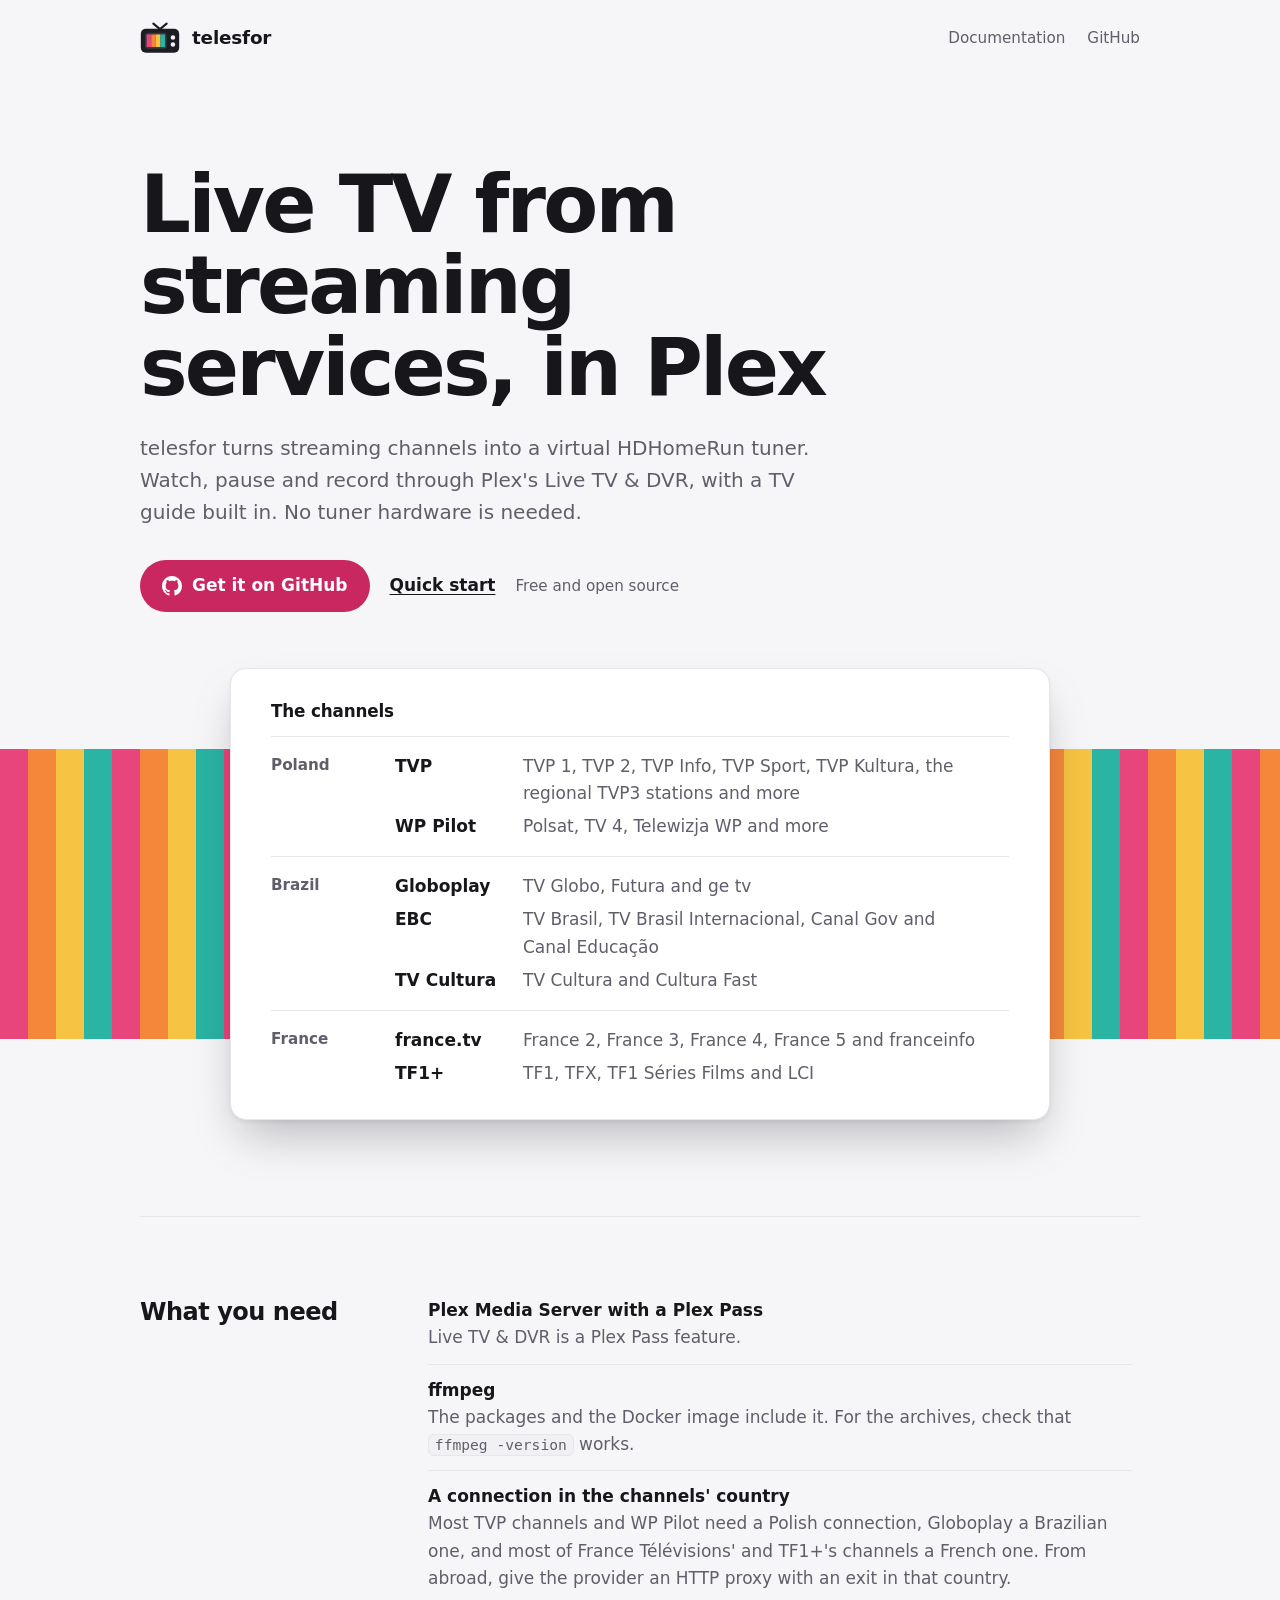
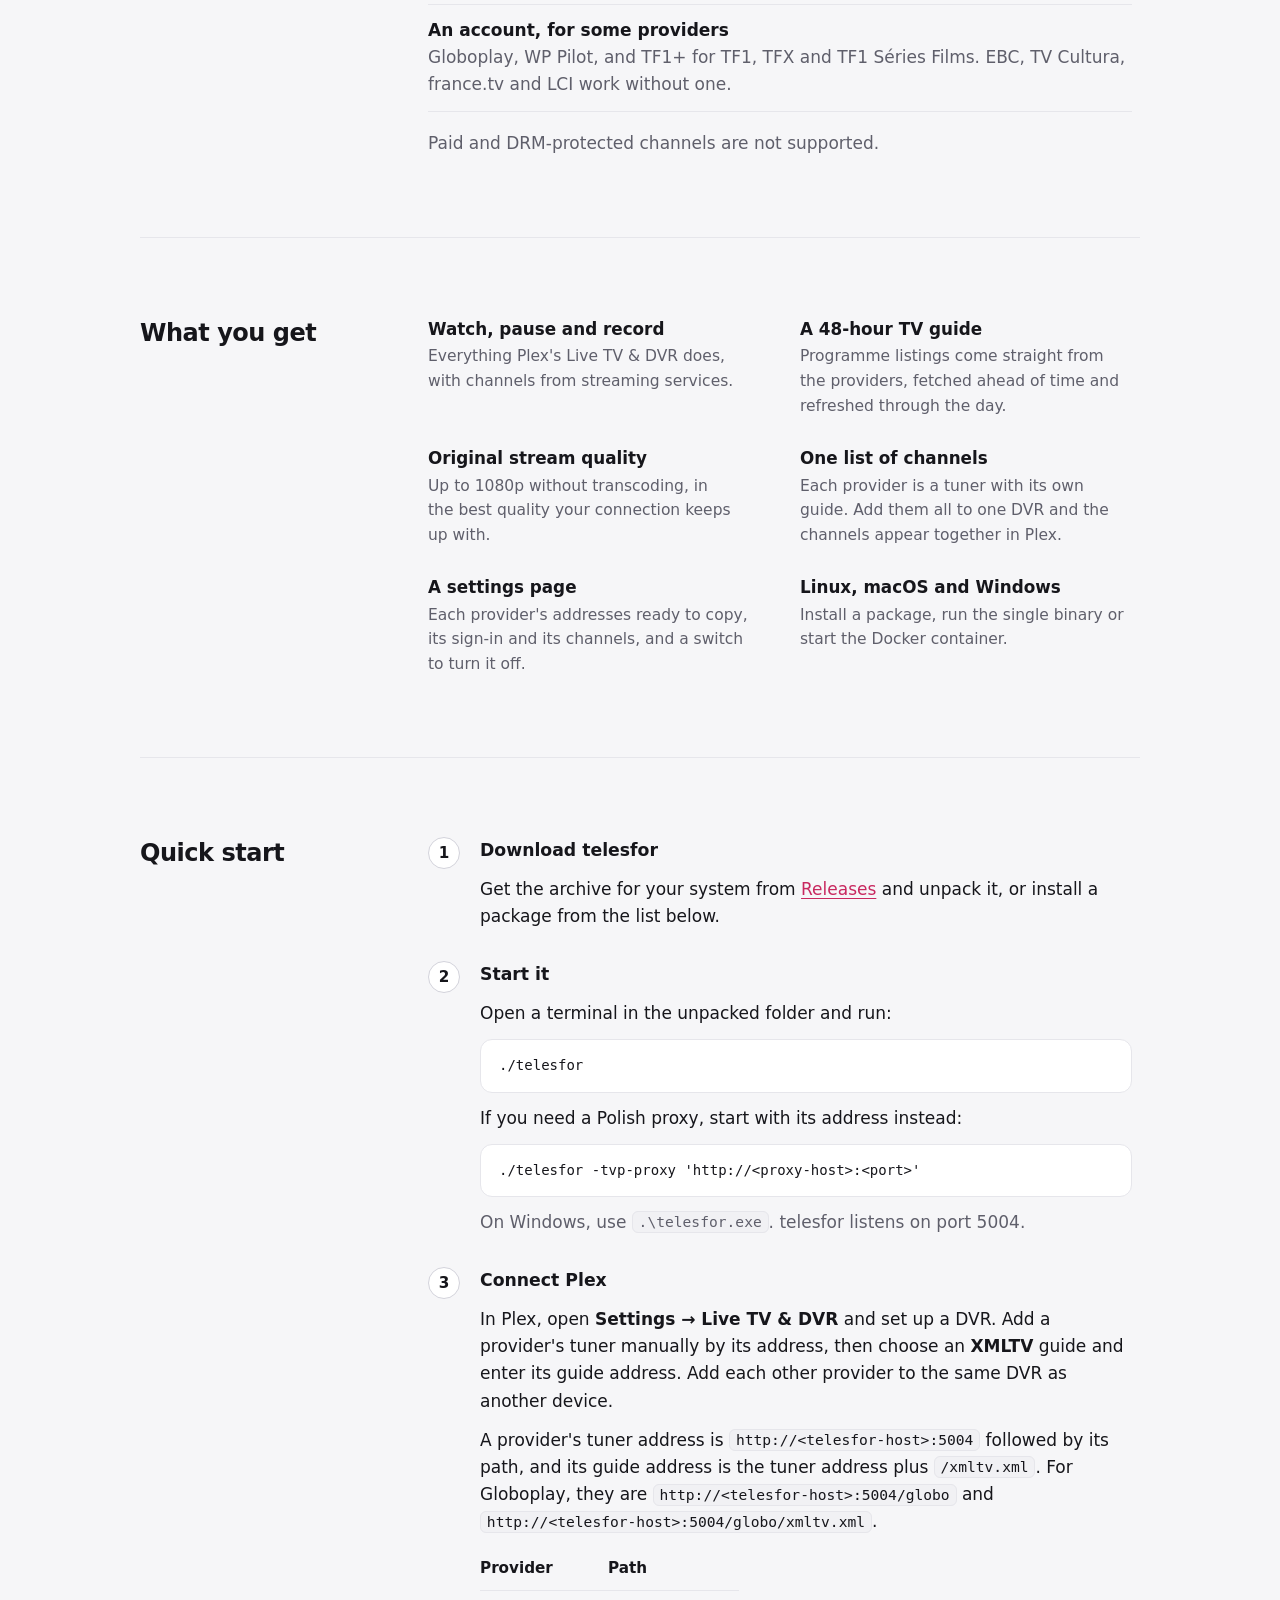
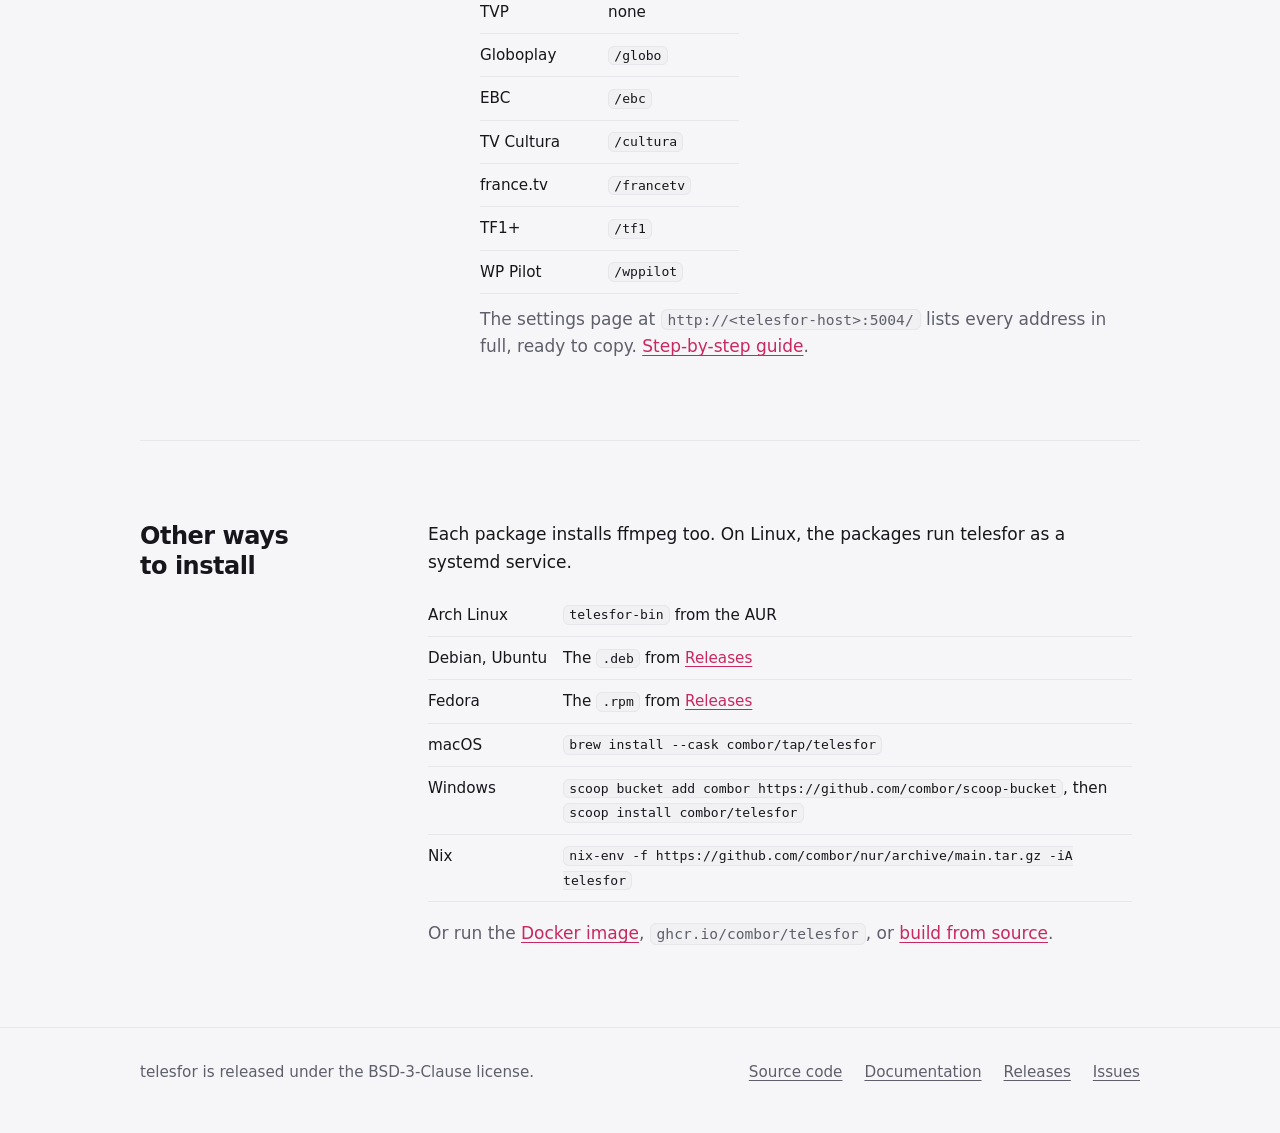
==== docs/site/index.html @ a1f85b22 "Add a GitHub Pages site Publish a landing page at https://combor.github.io/telesfor/ with the channe" ====
<!doctype html>
<html lang="en">
<head>
<meta charset="utf-8">
<meta name="viewport" content="width=device-width, initial-scale=1">
<title>telesfor: live TV from streaming services in Plex</title>
<meta name="description" content="telesfor turns streaming channels from TVP, WP Pilot, Globoplay, EBC, TV Cultura, france.tv and TF1+ into a virtual HDHomeRun tuner for Plex Live TV &amp; DVR, with XMLTV guides. Free and open source.">
<link rel="canonical" href="https://combor.github.io/telesfor/">
<link rel="icon" href="images/icon.svg" type="image/svg+xml">
<meta name="color-scheme" content="light dark">
<meta property="og:type" content="website">
<meta property="og:site_name" content="telesfor">
<meta property="og:title" content="telesfor: live TV from streaming services in Plex">
<meta property="og:description" content="A virtual HDHomeRun tuner that brings TVP, Polsat, TV Globo, France 2, TF1 and more to Plex Live TV &amp; DVR, with a 48-hour TV guide.">
<meta property="og:url" content="https://combor.github.io/telesfor/">
<meta name="twitter:card" content="summary">
<script type="application/ld+json">
{
  "@context": "https://schema.org",
  "@type": "SoftwareApplication",
  "name": "telesfor",
  "description": "Live TV from streaming services in Plex, through a virtual HDHomeRun tuner with XMLTV guides.",
  "url": "https://combor.github.io/telesfor/",
  "sameAs": "https://github.com/combor/telesfor",
  "applicationCategory": "MultimediaApplication",
  "operatingSystem": "Linux, macOS, Windows",
  "license": "https://opensource.org/license/bsd-3-clause",
  "isAccessibleForFree": true
}
</script>
<style>
:root {
  color-scheme: light dark;

  /* The test card's bars, from the logo and the web interface. */
  --stripe-1: #e8457c;
  --stripe-2: #f5873a;
  --stripe-3: #f6c343;
  --stripe-4: #2bb3a3;

  --bg: #f6f6f8;
  --surface: #ffffff;
  --surface-2: #f1f1f4;
  --border: #e6e6eb;
  --border-strong: #d3d3db;
  --text: #16161b;
  --text-muted: #5f5f6b;
  --accent: #c8285f;
  --accent-hover: #ae1f50;
  --accent-text: #c8285f;
  --mark-body: #1d1d24;
  --mark-screen: #3a3a45;
  --mark-knob: #f4f4f6;
  --card-shadow: 0 2px 4px rgb(16 16 24 / 0.06), 0 24px 48px -12px rgb(16 16 24 / 0.28);

  --radius: 16px;
  --font: -apple-system, BlinkMacSystemFont, "Segoe UI Variable Text", "Segoe UI", "Adwaita Sans", Inter, system-ui, Roboto, "Noto Sans", "Helvetica Neue", Arial, sans-serif;
  --mono: ui-monospace, "SF Mono", "Cascadia Mono", "Adwaita Mono", "JetBrains Mono", "DejaVu Sans Mono", "Liberation Mono", Menlo, Consolas, monospace;
  --gutter: clamp(16px, 5vw, 40px);
}

@media (prefers-color-scheme: dark) {
  :root {
    --bg: #0e0f12;
    --surface: #16171b;
    --surface-2: #1f2026;
    --border: #26272e;
    --border-strong: #34353e;
    --text: #ececf1;
    --text-muted: #a0a0ad;
    --accent-text: #ff7eaa;
    --mark-body: #2d2e37;
    --mark-screen: #121317;
    --mark-knob: #e9e9ee;
    --card-shadow: 0 1px 0 rgb(255 255 255 / 0.04) inset, 0 24px 48px -12px rgb(0 0 0 / 0.7);
  }
}

*, *::before, *::after { box-sizing: border-box; }

html { -webkit-text-size-adjust: 100%; scroll-padding-top: 24px; }

body {
  margin: 0;
  background: var(--bg);
  color: var(--text);
  font: 17px/1.6 var(--font);
  -webkit-font-smoothing: antialiased;
  -moz-osx-font-smoothing: grayscale;
}

h1, h2, h3, p, ol, ul, dl, dd, pre { margin: 0; }
h1, h2, h3 { text-wrap: balance; }
p, li, dd { text-wrap: pretty; }

a { color: var(--accent-text); text-underline-offset: 0.18em; text-decoration-thickness: 1px; }
a:hover { text-decoration-thickness: 2px; }

:focus-visible { outline: 2px solid var(--accent-text); outline-offset: 3px; border-radius: 4px; }

code {
  font-family: var(--mono);
  font-size: 0.86em;
  padding: 0.1em 0.4em;
  border-radius: 6px;
  background: var(--surface-2);
  border: 1px solid var(--border);
}

pre {
  overflow-x: auto;
  padding: 14px 18px;
  border-radius: 12px;
  background: var(--surface);
  border: 1px solid var(--border);
  font: 14px/1.65 var(--mono);
}
pre code { padding: 0; border: 0; background: none; font-size: inherit; }

.wrap {
  max-width: 1080px;
  margin-inline: auto;
  padding-inline: var(--gutter);
}

/* The logo: a TV set showing the test card. */

.mark { width: 40px; height: auto; display: block; }
.mark-aerial { fill: none; stroke: var(--mark-body); stroke-width: 2.6; stroke-linecap: round; stroke-linejoin: round; }
.mark-body { fill: var(--mark-body); }
.mark-screen { fill: var(--mark-screen); }
.mark-knob { fill: var(--mark-knob); }

/* Header */

.site-header {
  display: flex;
  align-items: center;
  justify-content: space-between;
  gap: 16px;
  padding-block: 22px;
}

.brand {
  display: flex;
  align-items: center;
  gap: 12px;
  color: var(--text);
  text-decoration: none;
  font-weight: 700;
  font-size: 1.15rem;
  letter-spacing: -0.01em;
}

.site-nav { display: flex; gap: 22px; font-size: 0.95rem; }
.site-nav a { color: var(--text-muted); text-decoration: none; }
.site-nav a:hover { color: var(--text); }

/* Hero */

.hero { padding-block: clamp(40px, 8vw, 88px) clamp(36px, 6vw, 56px); }

.hero h1 {
  max-width: 17ch;
  font-size: clamp(2.6rem, 7.2vw, 5rem);
  line-height: 1.02;
  letter-spacing: -0.035em;
  font-weight: 800;
}

.lede {
  max-width: 34em;
  margin-top: 24px;
  font-size: clamp(1.08rem, 1.6vw, 1.25rem);
  color: var(--text-muted);
}

.actions {
  display: flex;
  flex-wrap: wrap;
  align-items: center;
  gap: 12px 20px;
  margin-top: 32px;
}

.button {
  display: inline-flex;
  align-items: center;
  gap: 10px;
  padding: 12px 22px;
  border-radius: 999px;
  background: var(--accent);
  color: #fff;
  font-weight: 650;
  text-decoration: none;
}
.button:hover { background: var(--accent-hover); }
.button svg { width: 20px; height: 20px; fill: currentColor; }

.actions .quiet { color: var(--text); font-weight: 600; }

.free { color: var(--text-muted); font-size: 0.95rem; }

/* The channel lineup sits on the test card's bars. */

.testcard {
  position: relative;
  padding-inline: var(--gutter);
  isolation: isolate;
}
.testcard::before {
  content: "";
  position: absolute;
  z-index: -1;
  inset-inline: 0;
  top: 18%;
  bottom: 18%;
  background: repeating-linear-gradient(
    90deg,
    var(--stripe-1) 0 28px,
    var(--stripe-2) 28px 56px,
    var(--stripe-3) 56px 84px,
    var(--stripe-4) 84px 112px
  );
}

.lineup {
  max-width: 820px;
  margin-inline: auto;
  padding: clamp(20px, 3.5vw, 32px) clamp(20px, 4vw, 40px);
  border-radius: var(--radius);
  background: var(--surface);
  border: 1px solid var(--border);
  box-shadow: var(--card-shadow);
}
.lineup > h2 {
  font-size: 1.05rem;
  letter-spacing: -0.01em;
  padding-bottom: 14px;
  border-bottom: 1px solid var(--border);
}
.country + .country { border-top: 1px solid var(--border); }
.country {
  display: grid;
  grid-template-columns: 6.5rem minmax(0, 1fr);
  gap: 4px 20px;
  padding-block: 16px;
}
.country:last-child { padding-bottom: 0; }
.country > h3 { font-size: 0.95rem; color: var(--text-muted); font-weight: 600; line-height: 1.7; }
.country dl {
  display: grid;
  grid-template-columns: 7rem minmax(0, 1fr);
  gap: 6px 16px;
}
.country dt { font-weight: 650; }
.country dd { color: var(--text-muted); }

@media (max-width: 640px) {
  .country, .country dl { grid-template-columns: minmax(0, 1fr); }
  .country dl { gap: 0; }
  .country dd + dt { margin-top: 10px; }
}

/* Sections */

main > section {
  display: grid;
  grid-template-columns: minmax(0, 15rem) minmax(0, 1fr);
  gap: 16px 48px;
  padding-block: clamp(48px, 7vw, 80px);
  border-top: 1px solid var(--border);
}
main > section:first-of-type { margin-top: clamp(56px, 8vw, 96px); }

section > h2 {
  font-size: 1.5rem;
  line-height: 1.25;
  letter-spacing: -0.02em;
  font-weight: 750;
}

.body { min-width: 0; max-width: 44rem; }
.body > * + * { margin-top: 18px; }
.muted { color: var(--text-muted); }

@media (max-width: 760px) {
  main > section { grid-template-columns: minmax(0, 1fr); }
}

/* Lists of things you need, and of features */

.needs { list-style: none; padding: 0; }
.needs li { padding-block: 12px; border-bottom: 1px solid var(--border); }
.needs li:first-child { padding-top: 0; }
.needs strong { display: block; }
.needs span { color: var(--text-muted); }

.features {
  list-style: none;
  padding: 0;
  display: grid;
  grid-template-columns: repeat(auto-fit, minmax(15rem, 1fr));
  gap: 28px 40px;
}
.features h3 { font-size: 1.05rem; line-height: 1.35; margin-bottom: 4px; }
.features p { color: var(--text-muted); font-size: 0.97rem; }

/* Quick start */

.steps { list-style: none; padding: 0; counter-reset: step; }
.steps > li {
  position: relative;
  padding-left: 52px;
  counter-increment: step;
}
.steps > li + li { margin-top: 32px; }
.steps > li::before {
  content: counter(step);
  position: absolute;
  left: 0;
  top: -1px;
  width: 32px;
  height: 32px;
  display: grid;
  place-items: center;
  border-radius: 50%;
  background: var(--surface);
  border: 1px solid var(--border-strong);
  font-weight: 700;
  font-size: 0.95rem;
}
.steps h3 { font-size: 1.08rem; line-height: 1.5; margin-bottom: 8px; }
.steps > li > * + * { margin-top: 12px; }

.table-scroll { overflow-x: auto; }
table { border-collapse: collapse; width: 100%; font-size: 0.95rem; }
th, td { text-align: left; padding: 9px 16px 9px 0; border-bottom: 1px solid var(--border); vertical-align: baseline; }
th { font-weight: 650; }
td:first-child { white-space: nowrap; }
.needs code, .addresses code { white-space: nowrap; }
.addresses { width: auto; }
.addresses td, .addresses th { padding-right: 48px; }

/* Footer */

.site-footer {
  border-top: 1px solid var(--border);
  padding-block: 32px 48px;
  color: var(--text-muted);
  font-size: 0.95rem;
}
.site-footer .wrap {
  display: flex;
  flex-wrap: wrap;
  justify-content: space-between;
  gap: 16px 32px;
}
.site-footer nav { display: flex; flex-wrap: wrap; gap: 8px 22px; }
.site-footer a { color: var(--text-muted); }
.site-footer a:hover { color: var(--text); }
</style>
</head>
<body>

<header class="wrap site-header">
  <a class="brand" href="./">
    <svg class="mark" viewBox="0 0 48 38" aria-hidden="true" focusable="false">
      <path class="mark-aerial" d="M16 2 24 8.5 32 2"/>
      <rect class="mark-body" x="1" y="8" width="46" height="29" rx="6"/>
      <rect class="mark-screen" x="6" y="13" width="26" height="19" rx="3.5"/>
      <rect x="8" y="15" width="5.5" height="15" fill="#e8457c"/>
      <rect x="13.5" y="15" width="5.5" height="15" fill="#f5873a"/>
      <rect x="19" y="15" width="5.5" height="15" fill="#f6c343"/>
      <rect x="24.5" y="15" width="5.5" height="15" fill="#2bb3a3"/>
      <circle class="mark-knob" cx="39.5" cy="18.5" r="2.7"/>
      <circle class="mark-knob" cx="39.5" cy="27" r="2.7"/>
    </svg>
    telesfor
  </a>
  <nav class="site-nav" aria-label="Site">
    <a href="https://github.com/combor/telesfor/blob/main/docs/usage.md">Documentation</a>
    <a href="https://github.com/combor/telesfor">GitHub</a>
  </nav>
</header>

<div class="wrap hero">
  <h1>Live TV from streaming services, in Plex</h1>
  <p class="lede">
    telesfor turns streaming channels into a virtual HDHomeRun tuner. Watch,
    pause and record through Plex's Live TV &amp; DVR, with a TV guide built
    in. No tuner hardware is needed.
  </p>
  <div class="actions">
    <a class="button" href="https://github.com/combor/telesfor">
      <svg viewBox="0 0 16 16" aria-hidden="true"><path d="M8 0C3.58 0 0 3.58 0 8c0 3.54 2.29 6.53 5.47 7.59.4.07.55-.17.55-.38 0-.19-.01-.82-.01-1.49-2.01.37-2.53-.49-2.69-.94-.09-.23-.48-.94-.82-1.13-.28-.15-.68-.52-.01-.53.63-.01 1.08.58 1.23.82.72 1.21 1.87.87 2.33.66.07-.52.28-.87.51-1.07-1.78-.2-3.64-.89-3.64-3.95 0-.87.31-1.59.82-2.15-.08-.2-.36-1.02.08-2.12 0 0 .67-.21 2.2.82.64-.18 1.32-.27 2-.27.68 0 1.36.09 2 .27 1.53-1.04 2.2-.82 2.2-.82.44 1.1.16 1.92.08 2.12.51.56.82 1.27.82 2.15 0 3.07-1.87 3.75-3.65 3.95.29.25.54.73.54 1.48 0 1.07-.01 1.93-.01 2.2 0 .21.15.46.55.38A8.013 8.013 0 0016 8c0-4.42-3.58-8-8-8z"/></svg>
      Get it on GitHub
    </a>
    <a class="quiet" href="#quick-start">Quick start</a>
    <span class="free">Free and open source</span>
  </div>
</div>

<div class="testcard">
  <section class="lineup" aria-labelledby="channels">
    <h2 id="channels">The channels</h2>
    <div class="country">
      <h3>Poland</h3>
      <dl>
        <dt>TVP</dt>
        <dd>TVP 1, TVP 2, TVP Info, TVP Sport, TVP Kultura, the regional TVP3 stations and more</dd>
        <dt>WP Pilot</dt>
        <dd>Polsat, TV 4, Telewizja WP and more</dd>
      </dl>
    </div>
    <div class="country">
      <h3>Brazil</h3>
      <dl>
        <dt>Globoplay</dt>
        <dd>TV Globo, Futura and ge tv</dd>
        <dt>EBC</dt>
        <dd>TV Brasil, TV Brasil Internacional, Canal Gov and Canal Educação</dd>
        <dt>TV Cultura</dt>
        <dd>TV Cultura and Cultura Fast</dd>
      </dl>
    </div>
    <div class="country">
      <h3>France</h3>
      <dl>
        <dt>france.tv</dt>
        <dd>France 2, France 3, France 4, France 5 and franceinfo</dd>
        <dt>TF1+</dt>
        <dd>TF1, TFX, TF1 Séries Films and LCI</dd>
      </dl>
    </div>
  </section>
</div>

<main class="wrap">

  <section aria-labelledby="needs">
    <h2 id="needs">What you need</h2>
    <div class="body">
      <ul class="needs">
        <li><strong>Plex Media Server with a Plex Pass</strong> <span>Live TV &amp; DVR is a Plex Pass feature.</span></li>
        <li><strong>ffmpeg</strong> <span>The packages and the Docker image include it. For the archives, check that <code>ffmpeg -version</code> works.</span></li>
        <li><strong>A connection in the channels' country</strong> <span>Most TVP channels and WP Pilot need a Polish connection, Globoplay a Brazilian one, and most of France Télévisions' and TF1+'s channels a French one. From abroad, give the provider an HTTP proxy with an exit in that country.</span></li>
        <li><strong>An account, for some providers</strong> <span>Globoplay, WP Pilot, and TF1+ for TF1, TFX and TF1 Séries Films. EBC, TV Cultura, france.tv and LCI work without one.</span></li>
      </ul>
      <p class="muted">Paid and DRM-protected channels are not supported.</p>
    </div>
  </section>

  <section aria-labelledby="features">
    <h2 id="features">What you get</h2>
    <div class="body">
      <ul class="features">
        <li>
          <h3>Watch, pause and record</h3>
          <p>Everything Plex's Live TV &amp; DVR does, with channels from streaming services.</p>
        </li>
        <li>
          <h3>A 48-hour TV guide</h3>
          <p>Programme listings come straight from the providers, fetched ahead of time and refreshed through the day.</p>
        </li>
        <li>
          <h3>Original stream quality</h3>
          <p>Up to 1080p without transcoding, in the best quality your connection keeps up with.</p>
        </li>
        <li>
          <h3>One list of channels</h3>
          <p>Each provider is a tuner with its own guide. Add them all to one DVR and the channels appear together in Plex.</p>
        </li>
        <li>
          <h3>A settings page</h3>
          <p>Each provider's addresses ready to copy, its sign-in and its channels, and a switch to turn it off.</p>
        </li>
        <li>
          <h3>Linux, macOS and Windows</h3>
          <p>Install a package, run the single binary or start the Docker container.</p>
        </li>
      </ul>
    </div>
  </section>

  <section aria-labelledby="quick-start">
    <h2 id="quick-start">Quick start</h2>
    <div class="body">
      <ol class="steps">
        <li>
          <h3>Download telesfor</h3>
          <p>
            Get the archive for your system from
            <a href="https://github.com/combor/telesfor/releases/latest">Releases</a>
            and unpack it, or install a package from the list below.
          </p>
        </li>
        <li>
          <h3>Start it</h3>
          <p>Open a terminal in the unpacked folder and run:</p>
<pre><code>./telesfor</code></pre>
          <p>If you need a Polish proxy, start with its address instead:</p>
<pre><code>./telesfor -tvp-proxy 'http://&lt;proxy-host&gt;:&lt;port&gt;'</code></pre>
          <p class="muted">On Windows, use <code>.\telesfor.exe</code>. telesfor listens on port 5004.</p>
        </li>
        <li>
          <h3>Connect Plex</h3>
          <p>
            In Plex, open <strong>Settings → Live TV &amp; DVR</strong> and set
            up a DVR. Add a provider's tuner manually by its address, then
            choose an <strong>XMLTV</strong> guide and enter its guide address.
            Add each other provider to the same DVR as another device.
          </p>
          <p>
            A provider's tuner address is <code>http://&lt;telesfor-host&gt;:5004</code>
            followed by its path, and its guide address is the tuner address plus
            <code>/xmltv.xml</code>. For Globoplay, they are
            <code>http://&lt;telesfor-host&gt;:5004/globo</code> and
            <code>http://&lt;telesfor-host&gt;:5004/globo/xmltv.xml</code>.
          </p>
          <div class="table-scroll">
            <table class="addresses">
              <thead><tr><th>Provider</th><th>Path</th></tr></thead>
              <tbody>
                <tr><td>TVP</td><td>none</td></tr>
                <tr><td>Globoplay</td><td><code>/globo</code></td></tr>
                <tr><td>EBC</td><td><code>/ebc</code></td></tr>
                <tr><td>TV Cultura</td><td><code>/cultura</code></td></tr>
                <tr><td>france.tv</td><td><code>/francetv</code></td></tr>
                <tr><td>TF1+</td><td><code>/tf1</code></td></tr>
                <tr><td>WP Pilot</td><td><code>/wppilot</code></td></tr>
              </tbody>
            </table>
          </div>
          <p class="muted">
            The settings page at <code>http://&lt;telesfor-host&gt;:5004/</code>
            lists every address in full, ready to copy.
            <a href="https://github.com/combor/telesfor#connect-plex">Step-by-step guide</a>.
          </p>
        </li>
      </ol>
    </div>
  </section>

  <section aria-labelledby="install">
    <h2 id="install">Other ways to install</h2>
    <div class="body">
      <p>Each package installs ffmpeg too. On Linux, the packages run telesfor as a systemd service.</p>
      <div class="table-scroll">
        <table>
          <tbody>
            <tr><td>Arch Linux</td><td><code>telesfor-bin</code> from the AUR</td></tr>
            <tr><td>Debian, Ubuntu</td><td>The <code>.deb</code> from <a href="https://github.com/combor/telesfor/releases/latest">Releases</a></td></tr>
            <tr><td>Fedora</td><td>The <code>.rpm</code> from <a href="https://github.com/combor/telesfor/releases/latest">Releases</a></td></tr>
            <tr><td>macOS</td><td><code>brew install --cask combor/tap/telesfor</code></td></tr>
            <tr><td>Windows</td><td><code>scoop bucket add combor https://github.com/combor/scoop-bucket</code>, then <code>scoop install combor/telesfor</code></td></tr>
            <tr><td>Nix</td><td><code>nix-env -f https://github.com/combor/nur/archive/main.tar.gz -iA telesfor</code></td></tr>
          </tbody>
        </table>
      </div>
      <p class="muted">
        Or run the <a href="https://github.com/combor/telesfor/blob/main/docs/usage.md#docker">Docker image</a>,
        <code>ghcr.io/combor/telesfor</code>, or
        <a href="https://github.com/combor/telesfor/blob/main/docs/usage.md#build-from-source">build from source</a>.
      </p>
    </div>
  </section>

</main>

<footer class="site-footer">
  <div class="wrap">
    <p>telesfor is released under the BSD-3-Clause license.</p>
    <nav aria-label="Project">
      <a href="https://github.com/combor/telesfor">Source code</a>
      <a href="https://github.com/combor/telesfor/blob/main/docs/usage.md">Documentation</a>
      <a href="https://github.com/combor/telesfor/releases">Releases</a>
      <a href="https://github.com/combor/telesfor/issues">Issues</a>
    </nav>
  </div>
</footer>

</body>
</html>
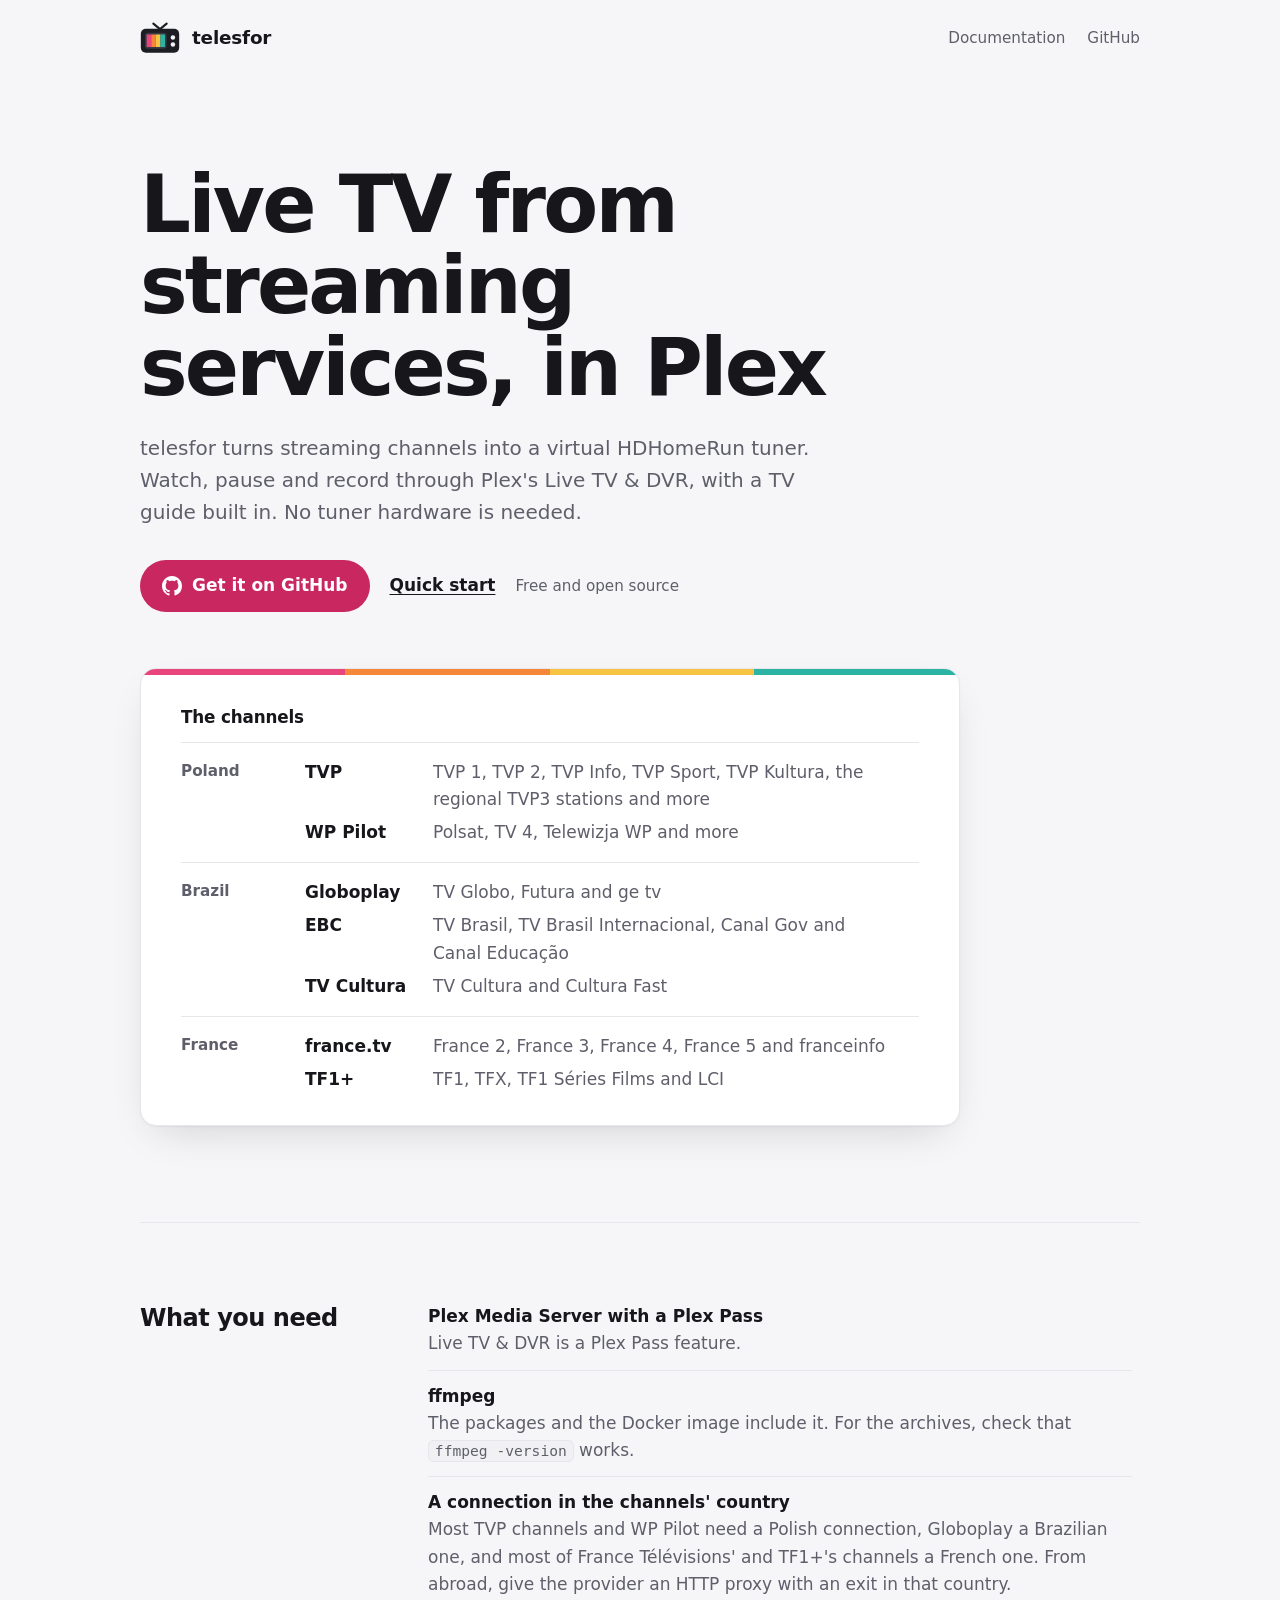
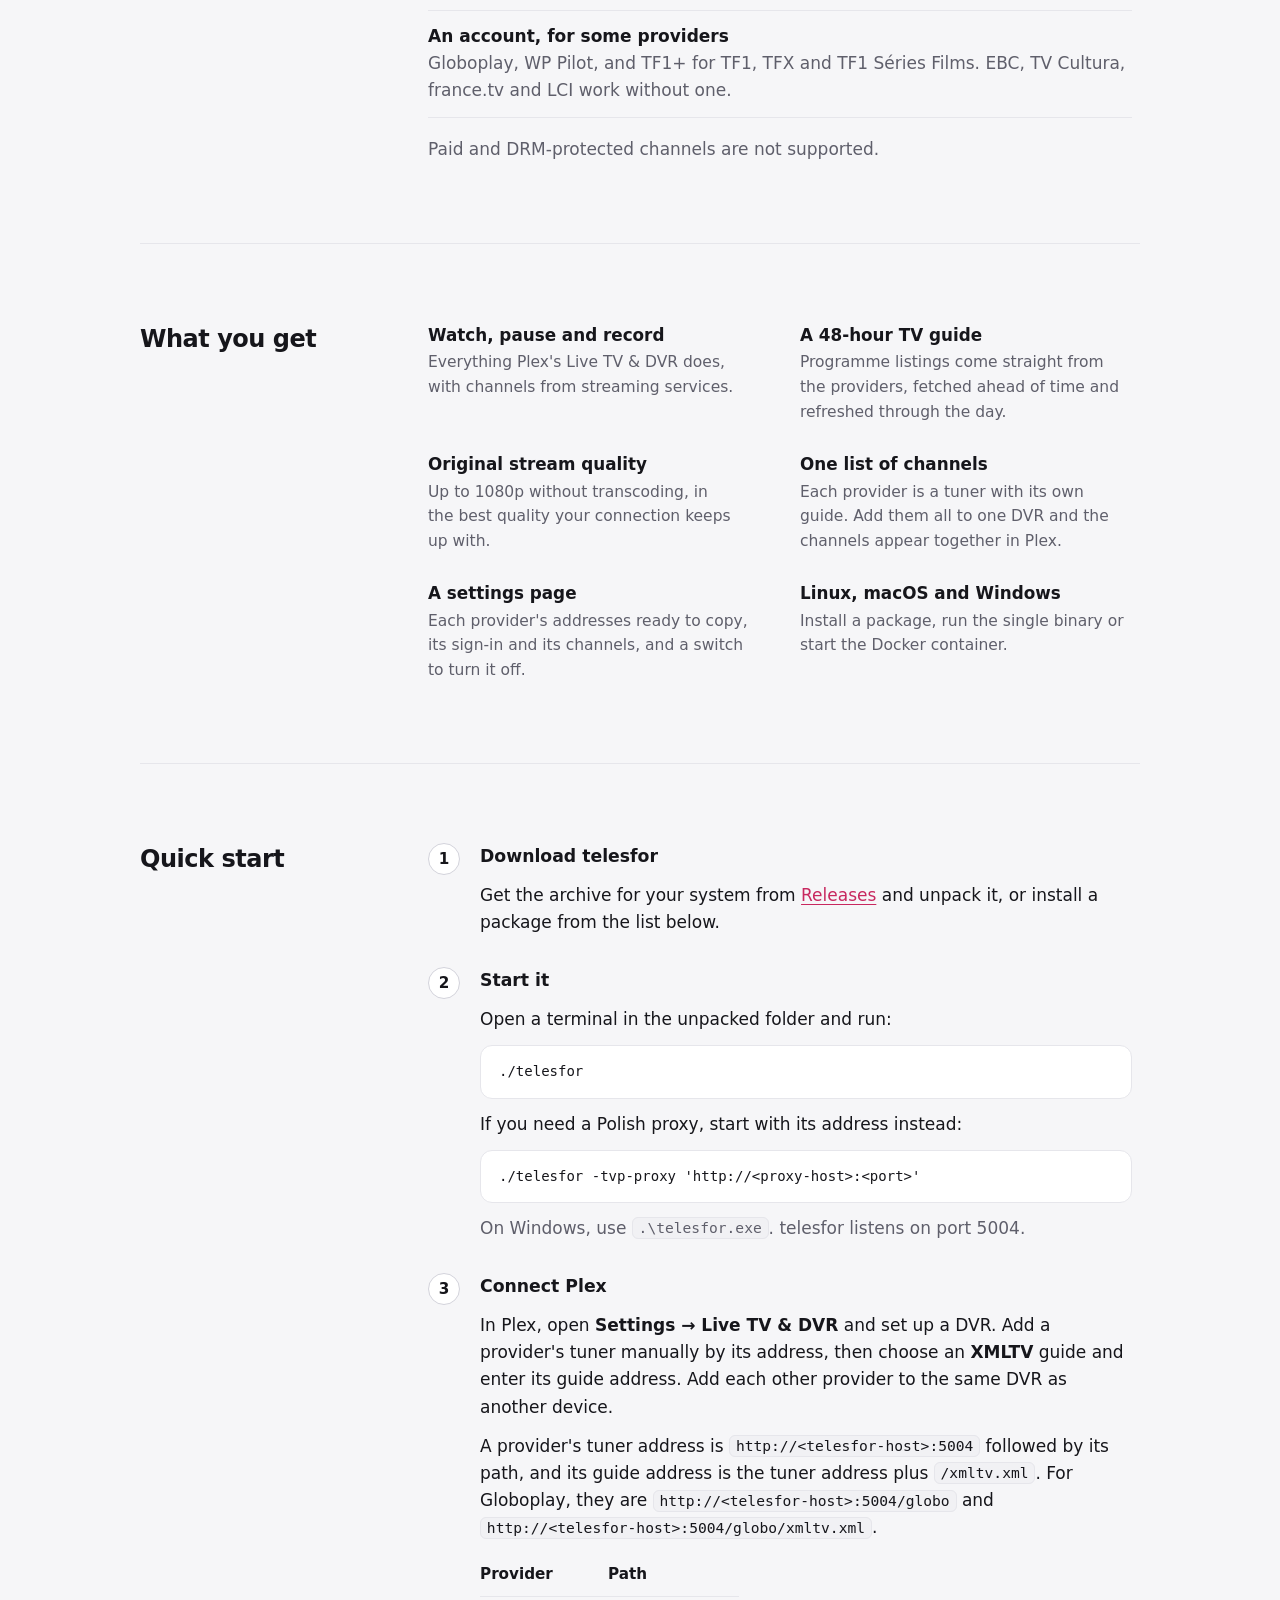
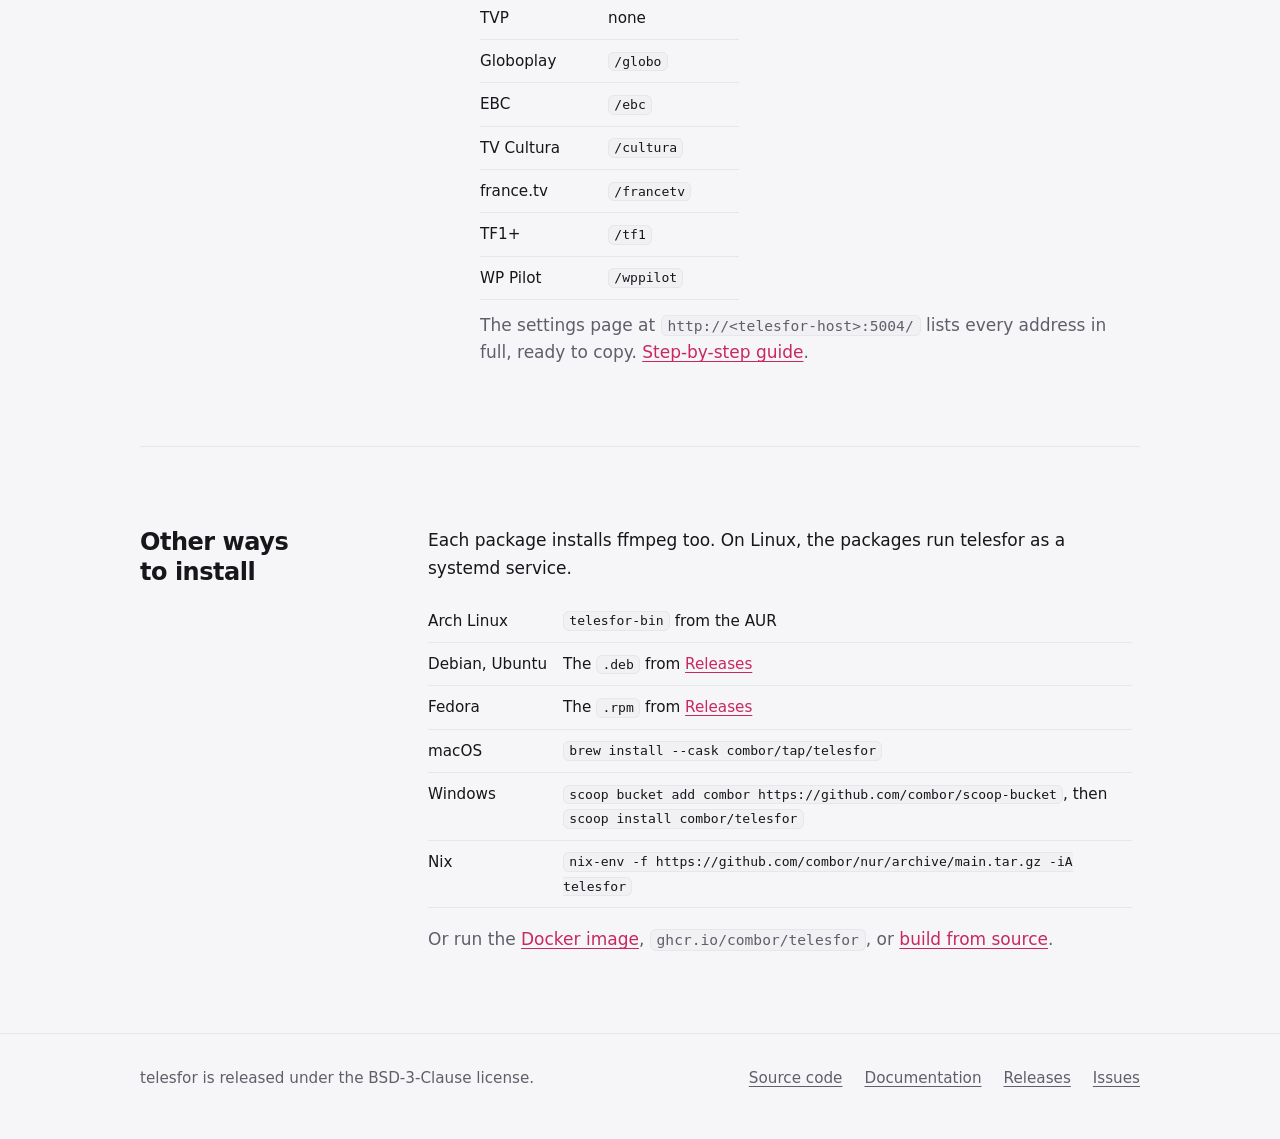
==== commit 3904f1f6: "Calm the landing page's channel list The test card's bars filled a full-width band behind the channe" ====
--- a/docs/site/index.html
+++ b/docs/site/index.html
@@ -51,7 +51,7 @@
   --mark-body: #1d1d24;
   --mark-screen: #3a3a45;
   --mark-knob: #f4f4f6;
-  --card-shadow: 0 2px 4px rgb(16 16 24 / 0.06), 0 24px 48px -12px rgb(16 16 24 / 0.28);
+  --card-shadow: 0 1px 2px rgb(16 16 24 / 0.04), 0 16px 40px -16px rgb(16 16 24 / 0.18);
 
   --radius: 16px;
   --font: -apple-system, BlinkMacSystemFont, "Segoe UI Variable Text", "Segoe UI", "Adwaita Sans", Inter, system-ui, Roboto, "Noto Sans", "Helvetica Neue", Arial, sans-serif;
@@ -201,37 +201,31 @@
 
 .free { color: var(--text-muted); font-size: 0.95rem; }
 
-/* The channel lineup sits on the test card's bars. */
-
-.testcard {
+/* The channel lineup, topped with the test card's bars. */
+
+.lineup {
   position: relative;
-  padding-inline: var(--gutter);
-  isolation: isolate;
-}
-.testcard::before {
-  content: "";
-  position: absolute;
-  z-index: -1;
-  inset-inline: 0;
-  top: 18%;
-  bottom: 18%;
-  background: repeating-linear-gradient(
-    90deg,
-    var(--stripe-1) 0 28px,
-    var(--stripe-2) 28px 56px,
-    var(--stripe-3) 56px 84px,
-    var(--stripe-4) 84px 112px
-  );
-}
-
-.lineup {
+  overflow: hidden;
   max-width: 820px;
-  margin-inline: auto;
-  padding: clamp(20px, 3.5vw, 32px) clamp(20px, 4vw, 40px);
+  padding: calc(clamp(20px, 3.5vw, 32px) + 6px) clamp(20px, 4vw, 40px) clamp(20px, 3.5vw, 32px);
   border-radius: var(--radius);
   background: var(--surface);
   border: 1px solid var(--border);
   box-shadow: var(--card-shadow);
+}
+.lineup::before {
+  content: "";
+  position: absolute;
+  inset-inline: 0;
+  top: 0;
+  height: 6px;
+  background: linear-gradient(
+    90deg,
+    var(--stripe-1) 0 25%,
+    var(--stripe-2) 25% 50%,
+    var(--stripe-3) 50% 75%,
+    var(--stripe-4) 75%
+  );
 }
 .lineup > h2 {
   font-size: 1.05rem;
@@ -401,7 +395,7 @@
   </div>
 </div>
 
-<div class="testcard">
+<div class="wrap">
   <section class="lineup" aria-labelledby="channels">
     <h2 id="channels">The channels</h2>
     <div class="country">
